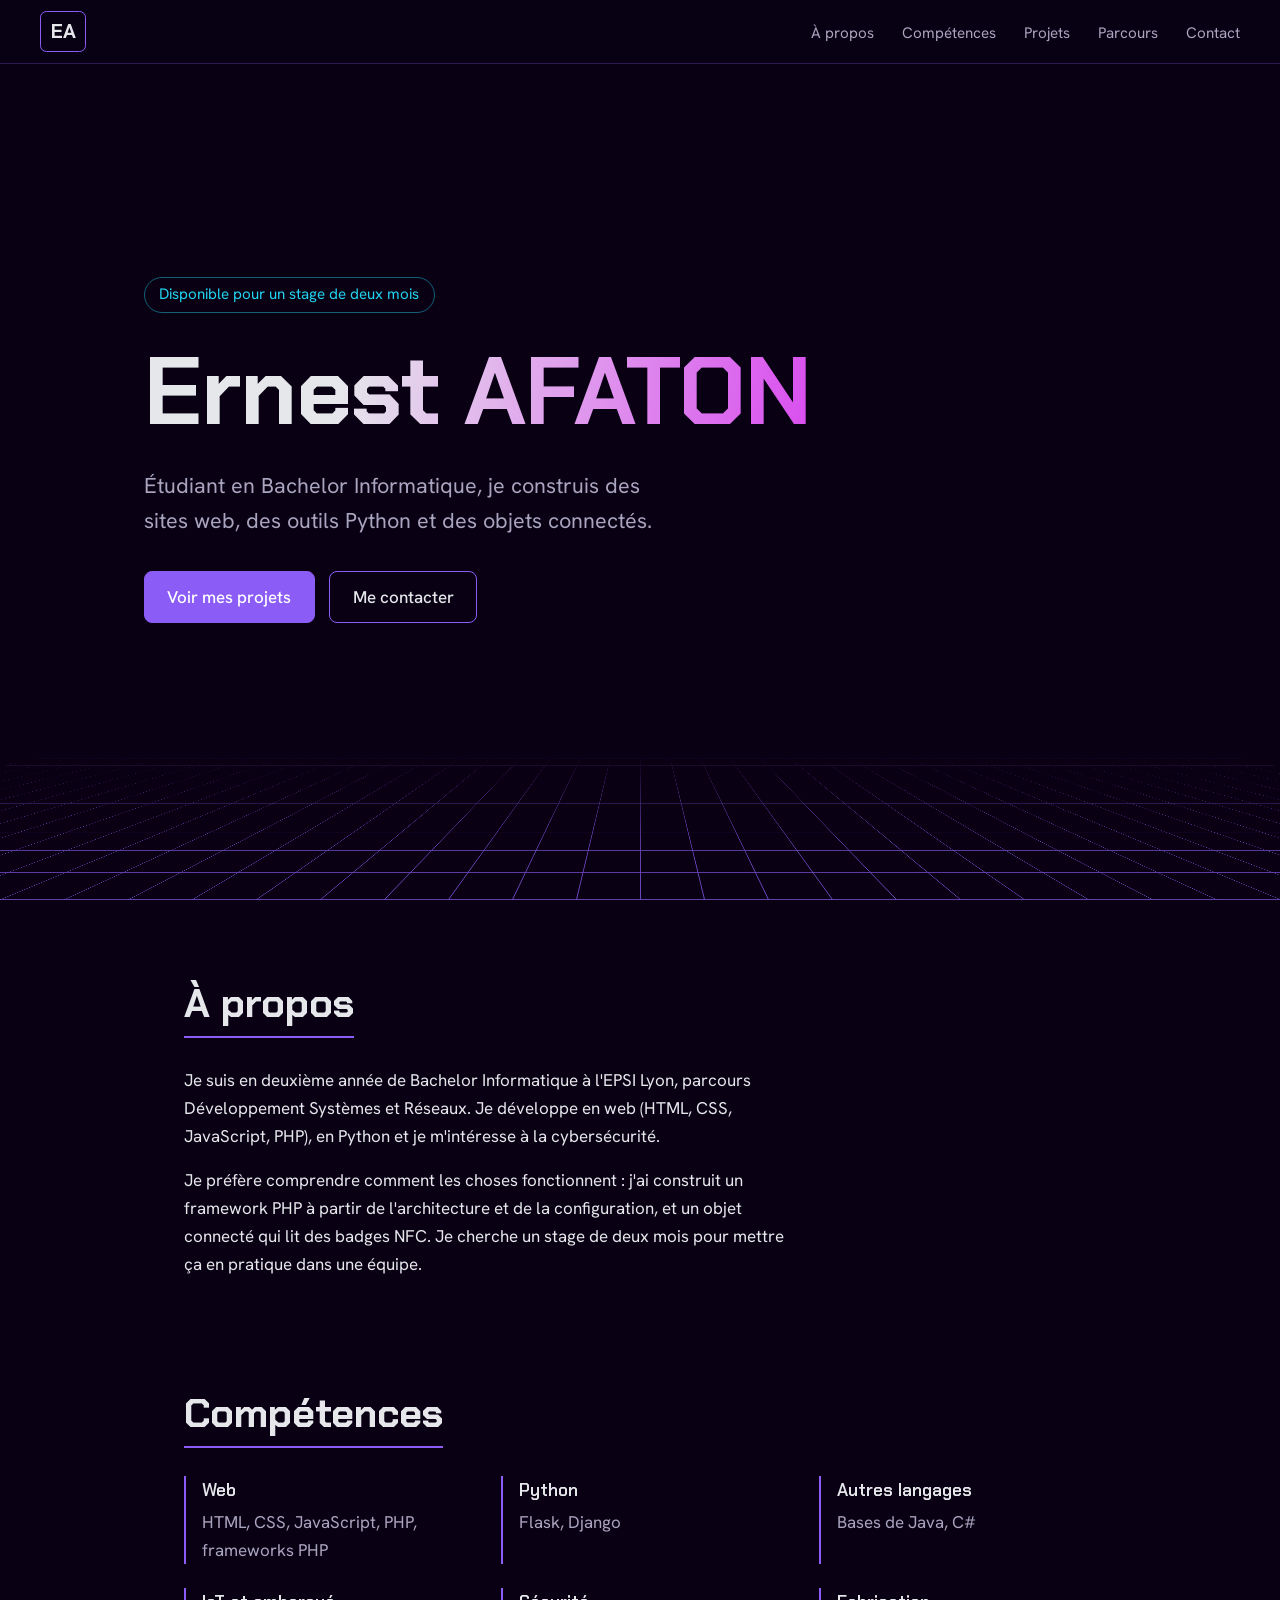
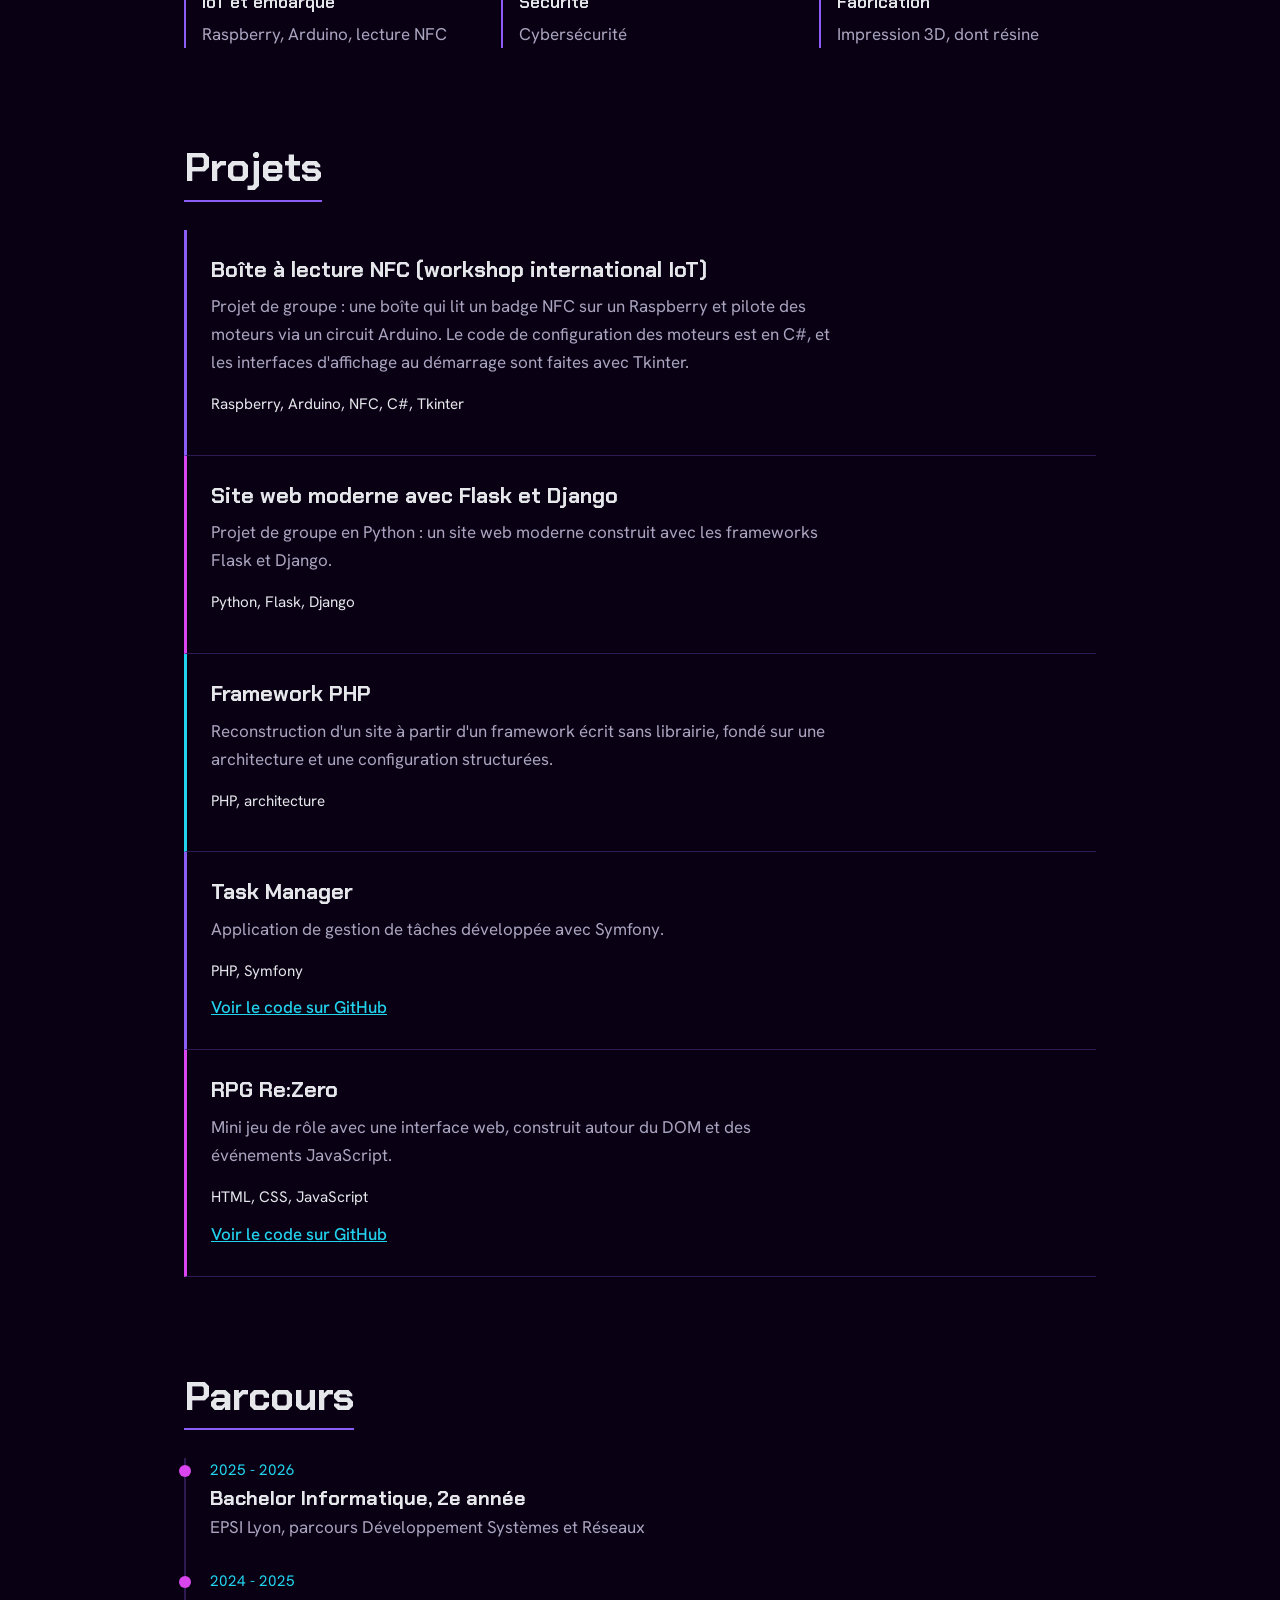
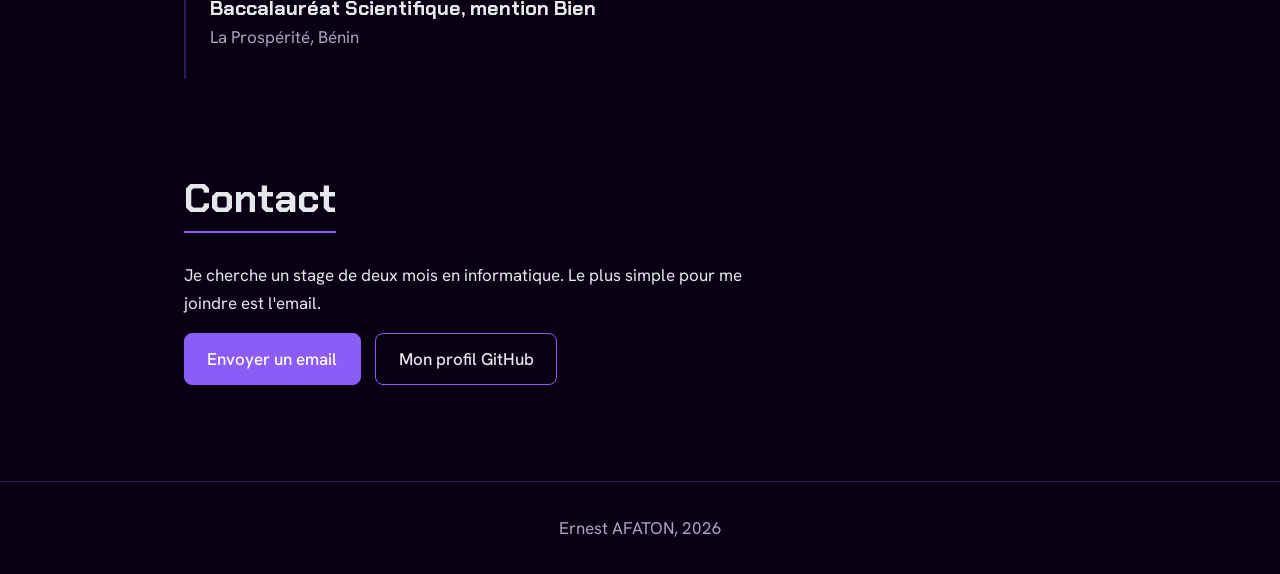
==== index.html @ 59dc4bd1 "First version of my PortFolio" ====
<!DOCTYPE html>
<!--
  PORTFOLIO D'ERNEST AFATON - version 1
  Site statique (HTML + CSS + JS), sans framework, prêt pour GitHub Pages.

  Références :
  - Structure HTML : https://developer.mozilla.org/fr/docs/Learn/HTML/Introduction_to_HTML/Document_and_website_structure
  - Éléments sémantiques (header, main, section...) : https://developer.mozilla.org/fr/docs/Glossary/Semantics#semantics_in_html
-->
<!-- L'attribut lang aide les lecteurs d'écran et les moteurs de recherche :
     https://developer.mozilla.org/fr/docs/Web/HTML/Global_attributes/lang -->
<html lang="fr">
<head>
  <meta charset="UTF-8">
  <!-- Rend le site adaptable au mobile :
       https://developer.mozilla.org/fr/docs/Web/HTML/Viewport_meta_tag -->
  <meta name="viewport" content="width=device-width, initial-scale=1">

  <title>Ernest AFATON - Développeur en formation</title>
  <!-- Description affichée dans les résultats de recherche :
       https://developer.mozilla.org/fr/docs/Web/HTML/Element/meta/name -->
  <meta name="description" content="Portfolio d'Ernest AFATON, étudiant en Bachelor Informatique à l'EPSI Lyon, développement web, Python, IoT et cybersécurité. Recherche un stage de deux mois.">
  <meta name="theme-color" content="#090014">

  <!-- Polices Google Fonts. preconnect accélère la connexion :
       https://developer.mozilla.org/fr/docs/Web/HTML/Attributes/rel/preconnect -->
  <link rel="preconnect" href="https://fonts.googleapis.com">
  <link rel="preconnect" href="https://fonts.gstatic.com" crossorigin>
  <link href="https://fonts.googleapis.com/css2?family=Chakra+Petch:wght@500;600;700&family=Hanken+Grotesk:wght@400;500;700&display=swap" rel="stylesheet">

  <link rel="stylesheet" href="style.css">
  <!-- defer : le script s'exécute après le chargement du HTML :
       https://developer.mozilla.org/fr/docs/Web/HTML/Element/script#defer -->
  <script src="script.js" defer></script>
</head>

<body>
  <!-- Lien d'évitement pour la navigation au clavier (accessibilité) :
       https://developer.mozilla.org/fr/docs/Web/Accessibility/Understanding_WCAG/Operable#2.4_navigable -->
  <a class="skip" href="#contenu">Aller au contenu</a>

  <header class="site-header">
    <a class="logo" href="#accueil" aria-label="Retour en haut de la page">EA</a>
    <nav aria-label="Navigation principale">
      <ul>
        <li><a href="#apropos">À propos</a></li>
        <li><a href="#competences">Compétences</a></li>
        <li><a href="#projets">Projets</a></li>
        <li><a href="#parcours">Parcours</a></li>
        <li><a href="#contact">Contact</a></li>
      </ul>
    </nav>
  </header>

  <main id="contenu">

    <!-- ============ ACCUEIL ============ -->
    <section class="hero" id="accueil">
      <div class="hero-grid" aria-hidden="true"></div>
      <div class="hero-inner">
        <p class="status">Disponible pour un stage de deux mois</p>
        <h1>Ernest AFATON</h1>
        <p class="hero-role">Étudiant en Bachelor Informatique, je construis des sites web, des outils Python et des objets connectés.</p>
        <div class="hero-actions">
          <a class="btn btn-primary" href="#projets">Voir mes projets</a>
          <a class="btn" href="#contact">Me contacter</a>
        </div>
      </div>
    </section>

    <!-- ============ À PROPOS ============ -->
    <section id="apropos" class="section">
      <h2>À propos</h2>
      <div class="prose">
        <p>Je suis en deuxième année de Bachelor Informatique à l'EPSI Lyon, parcours Développement Systèmes et Réseaux. Je développe en web (HTML, CSS, JavaScript, PHP), en Python et je m'intéresse à la cybersécurité.</p>
        <p>Je préfère comprendre comment les choses fonctionnent : j'ai construit un framework PHP à partir de l'architecture et de la configuration, et un objet connecté qui lit des badges NFC. Je cherche un stage de deux mois pour mettre ça en pratique dans une équipe.</p>
      </div>
    </section>

    <!-- ============ COMPÉTENCES ============ -->
    <section id="competences" class="section">
      <h2>Compétences</h2>
      <!-- Liste de définitions : https://developer.mozilla.org/fr/docs/Web/HTML/Element/dl -->
      <dl class="skills">
        <div>
          <dt>Web</dt>
          <dd>HTML, CSS, JavaScript, PHP, frameworks PHP</dd>
        </div>
        <div>
          <dt>Python</dt>
          <dd>Flask, Django</dd>
        </div>
        <div>
          <dt>Autres langages</dt>
          <dd>Bases de Java, C#</dd>
        </div>
        <div>
          <dt>IoT et embarqué</dt>
          <dd>Raspberry, Arduino, lecture NFC</dd>
        </div>
        <div>
          <dt>Sécurité</dt>
          <dd>Cybersécurité</dd>
        </div>
        <div>
          <dt>Fabrication</dt>
          <dd>Impression 3D, dont résine</dd>
        </div>
      </dl>
    </section>

    <!-- ============ PROJETS ============ -->
    <section id="projets" class="section">
      <h2>Projets</h2>
      <ul class="projects">

        <li class="project">
          <h3>Boîte à lecture NFC (workshop international IoT)</h3>
          <p>Projet de groupe : une boîte qui lit un badge NFC sur un Raspberry et pilote des moteurs via un circuit Arduino. Le code de configuration des moteurs est en C#, et les interfaces d'affichage au démarrage sont faites avec Tkinter.</p>
          <p class="tags">Raspberry, Arduino, NFC, C#, Tkinter</p>
        </li>

        <li class="project">
          <h3>Site web moderne avec Flask et Django</h3>
          <p>Projet de groupe en Python : un site web moderne construit avec les frameworks Flask et Django.</p>
          <p class="tags">Python, Flask, Django</p>
        </li>

        <li class="project">
          <h3>Framework PHP</h3>
          <p>Reconstruction d'un site à partir d'un framework écrit sans librairie, fondé sur une architecture et une configuration structurées.</p>
          <p class="tags">PHP, architecture</p>
        </li>

        <li class="project">
          <h3>Task Manager</h3>
          <p>Application de gestion de tâches développée avec Symfony.</p>
          <p class="tags">PHP, Symfony</p>
          <!-- rel="noopener" : bonne pratique pour les liens externes :
               https://developer.mozilla.org/fr/docs/Web/HTML/Attributes/rel/noopener -->
          <a class="project-link" href="https://github.com/ernestjesutinafaton-maker/Task_Manager" target="_blank" rel="noopener">Voir le code sur GitHub</a>
        </li>

        <li class="project">
          <h3>RPG Re:Zero</h3>
          <p>Mini jeu de rôle avec une interface web, construit autour du DOM et des événements JavaScript.</p>
          <p class="tags">HTML, CSS, JavaScript</p>
          <a class="project-link" href="https://github.com/ernestjesutinafaton-maker/RPG-REZERO" target="_blank" rel="noopener">Voir le code sur GitHub</a>
        </li>

      </ul>
    </section>

    <!-- ============ PARCOURS ============ -->
    <section id="parcours" class="section">
      <h2>Parcours</h2>
      <ol class="timeline">
        <li>
          <p class="when">2025 - 2026</p>
          <h3>Bachelor Informatique, 2e année</h3>
          <p>EPSI Lyon, parcours Développement Systèmes et Réseaux</p>
        </li>
        <li>
          <p class="when">2024 - 2025</p>
          <h3>Baccalauréat Scientifique, mention Bien</h3>
          <p>La Prospérité, Bénin</p>
        </li>
      </ol>
    </section>

    <!-- ============ CONTACT ============ -->
    <section id="contact" class="section">
      <h2>Contact</h2>
      <p class="prose">Je cherche un stage de deux mois en informatique. Le plus simple pour me joindre est l'email.</p>
      <div class="hero-actions">
        <!-- Lien mailto : https://developer.mozilla.org/fr/docs/Web/HTML/Attributes/href#mailto -->
        <a class="btn btn-primary" href="mailto:ernestjesutinafaton@gmail.com">Envoyer un email</a>
        <a class="btn" href="https://github.com/ernestjesutinafaton-maker" target="_blank" rel="noopener">Mon profil GitHub</a>
      </div>
    </section>

  </main>

  <footer class="site-footer">
    <!-- L'année est remplie par script.js -->
    <p>Ernest AFATON, <span id="annee">2026</span></p>
  </footer>
</body>
</html>
---- style.css ----
/*
  PORTFOLIO D'ERNEST AFATON - style.css

  Références principales :
  - Variables CSS (custom properties) : https://developer.mozilla.org/fr/docs/Web/CSS/Using_CSS_custom_properties
  - Flexbox : https://developer.mozilla.org/fr/docs/Learn/CSS/CSS_layout/Flexbox
  - Grid : https://developer.mozilla.org/fr/docs/Web/CSS/CSS_grid_layout
*/

/* ---------- 1. Variables : la palette du profil GitHub ---------- */
:root {
  --fond: #090014;          /* fond principal */
  --surface: #120726;       /* léger relief pour les zones secondaires */
  --texte: #e5e7eb;
  --texte-doux: #aaa5bf;    /* texte secondaire, contraste suffisant sur --fond */
  --violet: #8b5cf6;
  --magenta: #d946ef;
  --cyan: #22d3ee;
  --ligne: rgba(139, 92, 246, 0.28);

  --police-titre: "Chakra Petch", "Segoe UI", system-ui, sans-serif;
  --police-texte: "Hanken Grotesk", "Segoe UI", system-ui, sans-serif;

  --largeur: 62rem;         /* largeur max du contenu */
  --hauteur-header: 4rem;
}

/* ---------- 2. Base ---------- */
/* box-sizing : https://developer.mozilla.org/fr/docs/Web/CSS/box-sizing */
*, *::before, *::after { box-sizing: border-box; }

html {
  /* Défilement fluide vers les ancres (désactivé plus bas si l'utilisateur
     demande moins d'animations) :
     https://developer.mozilla.org/fr/docs/Web/CSS/scroll-behavior */
  scroll-behavior: smooth;
  /* Évite que le titre d'une section se cache derrière le header fixe :
     https://developer.mozilla.org/fr/docs/Web/CSS/scroll-padding-top */
  scroll-padding-top: var(--hauteur-header);
}

body {
  margin: 0;
  background: var(--fond);
  color: var(--texte);
  font-family: var(--police-texte);
  font-size: 1.0625rem;
  line-height: 1.65;
}

h1, h2, h3 {
  font-family: var(--police-titre);
  line-height: 1.15;
  margin: 0;
}

p { margin: 0 0 1rem; }

a { color: var(--cyan); }

/* Focus clavier bien visible :
   https://developer.mozilla.org/fr/docs/Web/CSS/:focus-visible */
:focus-visible {
  outline: 2px solid var(--cyan);
  outline-offset: 3px;
}

/* Lien d'évitement : caché hors écran tant qu'il n'est pas ciblé au clavier */
.skip {
  position: absolute;
  left: 1rem;
  top: -4rem;
  background: var(--cyan);
  color: var(--fond);
  padding: 0.5rem 1rem;
  border-radius: 0.4rem;
  z-index: 100;
}
.skip:focus { top: 0.75rem; }

/* ---------- 3. Header fixe ---------- */
.site-header {
  /* position: sticky : https://developer.mozilla.org/fr/docs/Web/CSS/position#sticky */
  position: sticky;
  top: 0;
  z-index: 50;
  height: var(--hauteur-header);
  display: flex;
  align-items: center;
  justify-content: space-between;
  gap: 1rem;
  padding: 0 clamp(1rem, 4vw, 2.5rem);
  background: rgba(9, 0, 20, 0.82);
  /* backdrop-filter : https://developer.mozilla.org/fr/docs/Web/CSS/backdrop-filter */
  backdrop-filter: blur(10px);
  border-bottom: 1px solid var(--ligne);
}

.logo {
  font-family: var(--police-titre);
  font-weight: 700;
  font-size: 1.25rem;
  color: var(--texte);
  text-decoration: none;
  padding: 0.2rem 0.6rem;
  border: 1px solid var(--violet);
  border-radius: 0.4rem;
}

.site-header nav { min-width: 0; }  /* permet au menu de rétrécir dans le flex et de défiler */

.site-header ul {
  display: flex;
  gap: clamp(0.75rem, 2.5vw, 1.75rem);
  list-style: none;
  margin: 0;
  padding: 0;
  /* Sur petit écran, le menu défile horizontalement au lieu de casser la mise en page */
  overflow-x: auto;
}

.site-header nav a {
  color: var(--texte-doux);
  text-decoration: none;
  font-size: 0.95rem;
  white-space: nowrap;
  padding: 0.35rem 0;
  border-bottom: 2px solid transparent;
}

.site-header nav a:hover,
.site-header nav a.actif {   /* .actif est ajouté par script.js */
  color: var(--texte);
  border-bottom-color: var(--magenta);
}

/* ---------- 4. Accueil (hero) ---------- */
.hero {
  position: relative;
  overflow: hidden;
  min-height: calc(100svh - var(--hauteur-header));
  display: flex;
  align-items: center;
  padding: 4rem clamp(1rem, 4vw, 2.5rem) 8rem;
}

/* Élément mémorable : un sol en grille néon en perspective, qui avance lentement.
   - repeating-linear-gradient : https://developer.mozilla.org/fr/docs/Web/CSS/gradient/repeating-linear-gradient
   - transform: perspective + rotateX : https://developer.mozilla.org/fr/docs/Web/CSS/transform-function/perspective
   - mask-image (fondu vers le haut) : https://developer.mozilla.org/fr/docs/Web/CSS/mask-image */
.hero-grid {
  position: absolute;
  left: -50%;
  right: -50%;
  bottom: 0;
  height: 85%;
  background-image:
    repeating-linear-gradient(90deg, var(--violet) 0 1px, transparent 1px 64px),
    repeating-linear-gradient(0deg, var(--violet) 0 1px, transparent 1px 64px);
  opacity: 0.75;
  transform: perspective(500px) rotateX(62deg);
  transform-origin: bottom;
  -webkit-mask-image: linear-gradient(to top, #000 15%, transparent 95%);
          mask-image: linear-gradient(to top, #000 15%, transparent 95%);
  animation: avance 6s linear infinite;
}

/* @keyframes : https://developer.mozilla.org/fr/docs/Web/CSS/@keyframes
   La grille se décale d'exactement une case (64px) pour une boucle sans saut. */
@keyframes avance {
  to { background-position: 0 64px, 0 64px; }
}

.hero-inner {
  position: relative;      /* passe au-dessus de la grille */
  width: 100%;
  max-width: var(--largeur);
  margin: 0 auto;
}

.status {
  display: inline-block;
  margin-bottom: 1.5rem;
  padding: 0.3rem 0.9rem;
  font-size: 0.95rem;
  color: var(--cyan);
  border: 1px solid rgba(34, 211, 238, 0.45);
  border-radius: 999px;
}

.hero h1 {
  font-size: clamp(2.8rem, 9vw, 6rem);
  font-weight: 700;
  letter-spacing: -0.01em;
  /* Dégradé dans le texte :
     https://developer.mozilla.org/fr/docs/Web/CSS/background-clip#text */
  background: linear-gradient(100deg, var(--texte) 20%, var(--magenta) 70%, var(--violet));
  -webkit-background-clip: text;
          background-clip: text;
  color: transparent;
}

.hero-role {
  max-width: 34rem;
  margin: 1.25rem 0 2rem;
  font-size: clamp(1.1rem, 2.4vw, 1.35rem);
  color: var(--texte-doux);
}

.hero-actions {
  display: flex;
  flex-wrap: wrap;
  gap: 0.9rem;
}

/* ---------- 5. Boutons ---------- */
.btn {
  display: inline-block;
  padding: 0.7rem 1.4rem;
  border: 1px solid var(--violet);
  border-radius: 0.5rem;
  color: var(--texte);
  text-decoration: none;
  font-weight: 500;
  transition: background-color 0.2s, border-color 0.2s;
}
.btn:hover { background: rgba(139, 92, 246, 0.18); border-color: var(--magenta); }

.btn-primary { background: var(--violet); border-color: var(--violet); color: #fff; }
.btn-primary:hover { background: var(--magenta); border-color: var(--magenta); }

/* ---------- 6. Sections ---------- */
.section {
  max-width: var(--largeur);
  margin: 0 auto;
  padding: 5rem clamp(1rem, 4vw, 2.5rem) 1rem;
}

.section h2 {
  font-size: clamp(1.8rem, 4vw, 2.5rem);
  margin-bottom: 1.75rem;
  /* Petit trait de couleur sous le titre */
  padding-bottom: 0.6rem;
  border-bottom: 2px solid var(--violet);
  display: inline-block;
}

/* Longueur de ligne limitée (< 80 caractères) pour la lisibilité :
   https://developer.mozilla.org/fr/docs/Web/CSS/length#ch */
.prose { max-width: 60ch; }

/* ---------- 7. Compétences ---------- */
.skills {
  margin: 0;
  display: grid;
  /* auto-fit + minmax : colonnes qui s'adaptent à la largeur :
     https://developer.mozilla.org/fr/docs/Web/CSS/CSS_grid_layout/Realizing_common_layouts_using_grid_layout */
  grid-template-columns: repeat(auto-fit, minmax(16rem, 1fr));
  gap: 1.5rem 2.5rem;
}
.skills div { border-left: 2px solid var(--violet); padding-left: 1rem; }
.skills dt { font-family: var(--police-titre); font-weight: 600; font-size: 1.1rem; }
.skills dd { margin: 0.2rem 0 0; color: var(--texte-doux); }

/* ---------- 8. Projets ---------- */
.projects { list-style: none; margin: 0; padding: 0; }

.project {
  padding: 1.75rem 0 1.75rem 1.5rem;
  border-left: 3px solid var(--violet);
  border-bottom: 1px solid var(--ligne);
}
/* :nth-child : alterne les couleurs du filet pour rythmer la liste :
   https://developer.mozilla.org/fr/docs/Web/CSS/:nth-child */
.project:nth-child(3n + 2) { border-left-color: var(--magenta); }
.project:nth-child(3n + 3) { border-left-color: var(--cyan); }

.project h3 { font-size: 1.35rem; margin-bottom: 0.6rem; }
.project p { max-width: 62ch; color: var(--texte-doux); }
.project .tags { color: var(--texte); font-size: 0.95rem; margin-bottom: 0.6rem; }
.project-link { font-weight: 500; }

/* ---------- 9. Parcours (vraie suite chronologique) ---------- */
.timeline { list-style: none; margin: 0; padding: 0; }
.timeline li { padding: 0 0 1.75rem 1.5rem; border-left: 2px solid var(--ligne); position: relative; }
.timeline li::before {  /* point sur la ligne */
  content: "";
  position: absolute;
  left: -7px;
  top: 0.45rem;
  width: 12px;
  height: 12px;
  border-radius: 50%;
  background: var(--magenta);
}
.timeline .when { margin: 0; color: var(--cyan); font-size: 0.95rem; }
.timeline h3 { font-size: 1.25rem; margin: 0.2rem 0; }
.timeline li p:last-child { margin: 0; color: var(--texte-doux); }

/* ---------- 10. Pied de page ---------- */
.site-footer {
  margin-top: 5rem;
  padding: 2rem 1rem;
  text-align: center;
  color: var(--texte-doux);
  border-top: 1px solid var(--ligne);
}
.site-footer p { margin: 0; }

/* ---------- 11. Accessibilité : moins d'animations ----------
   https://developer.mozilla.org/fr/docs/Web/CSS/@media/prefers-reduced-motion */
@media (prefers-reduced-motion: reduce) {
  html { scroll-behavior: auto; }
  .hero-grid { animation: none; }
  .btn { transition: none; }
}
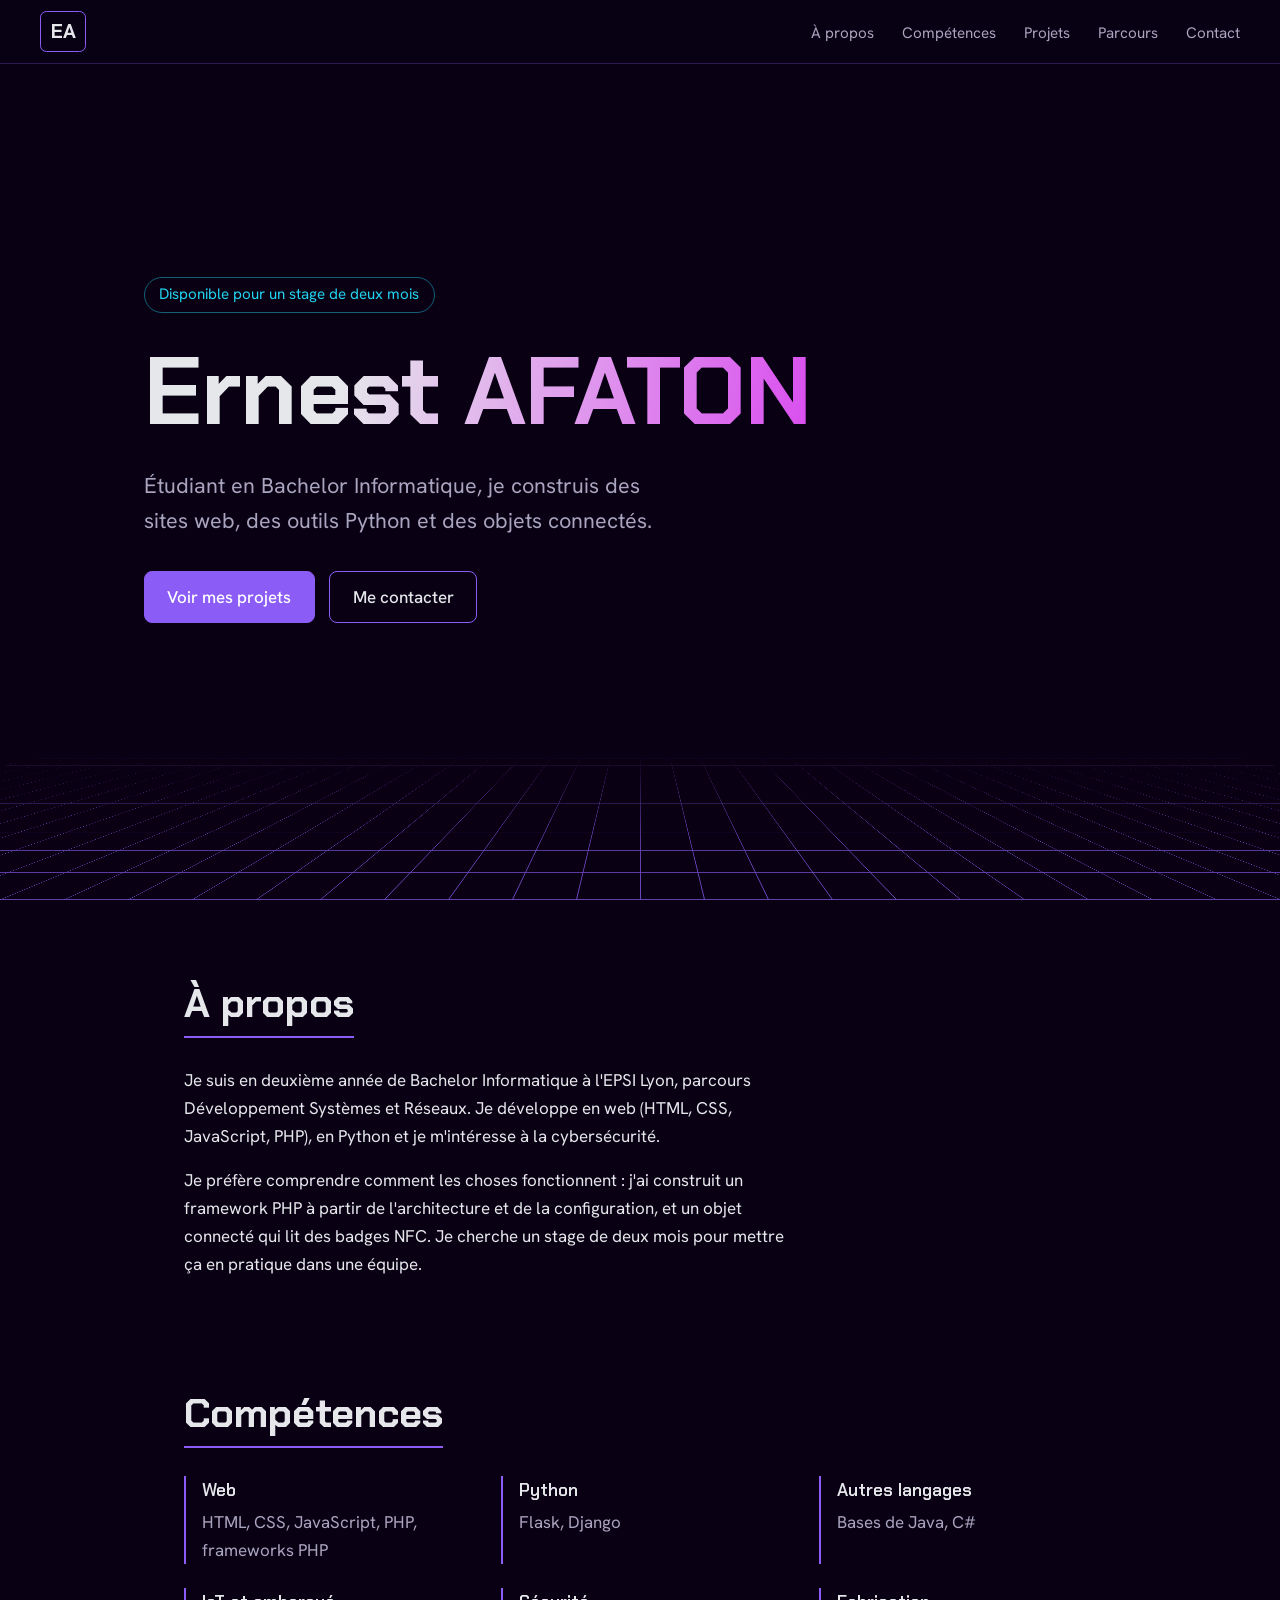
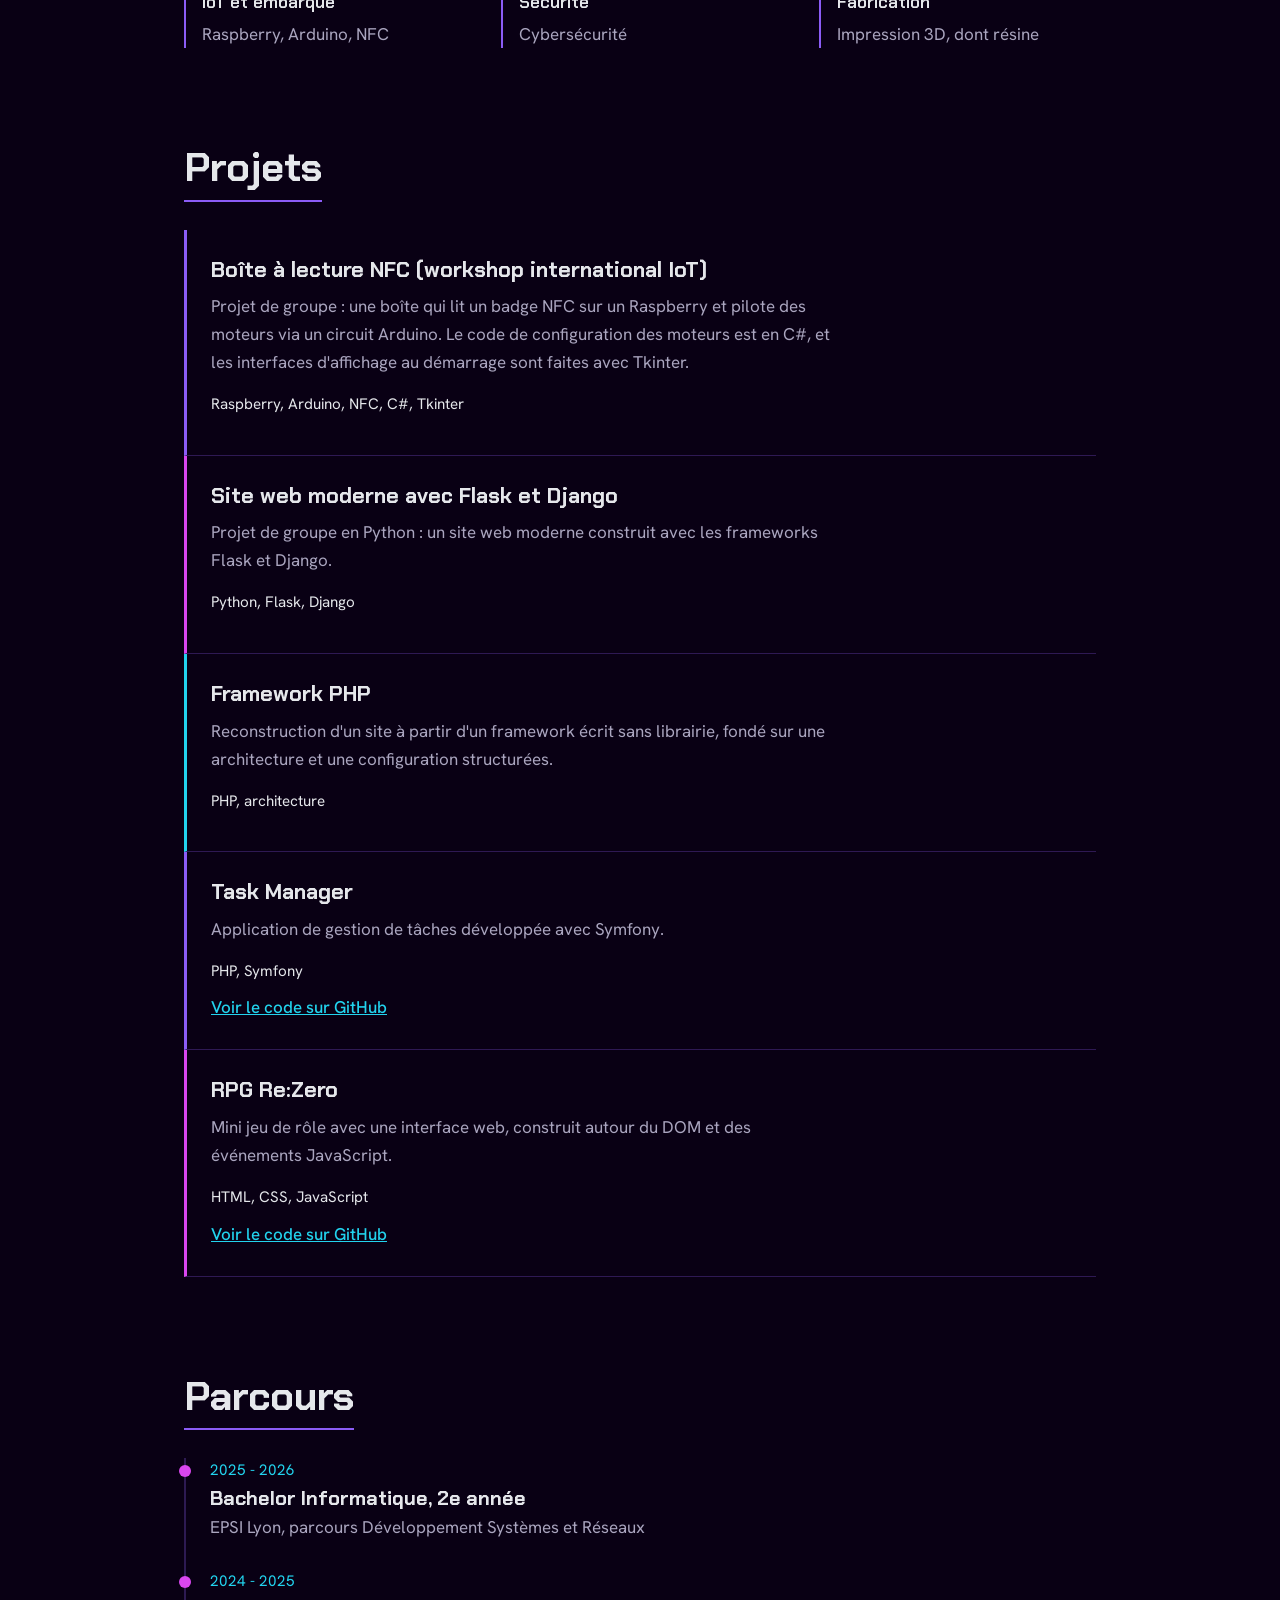
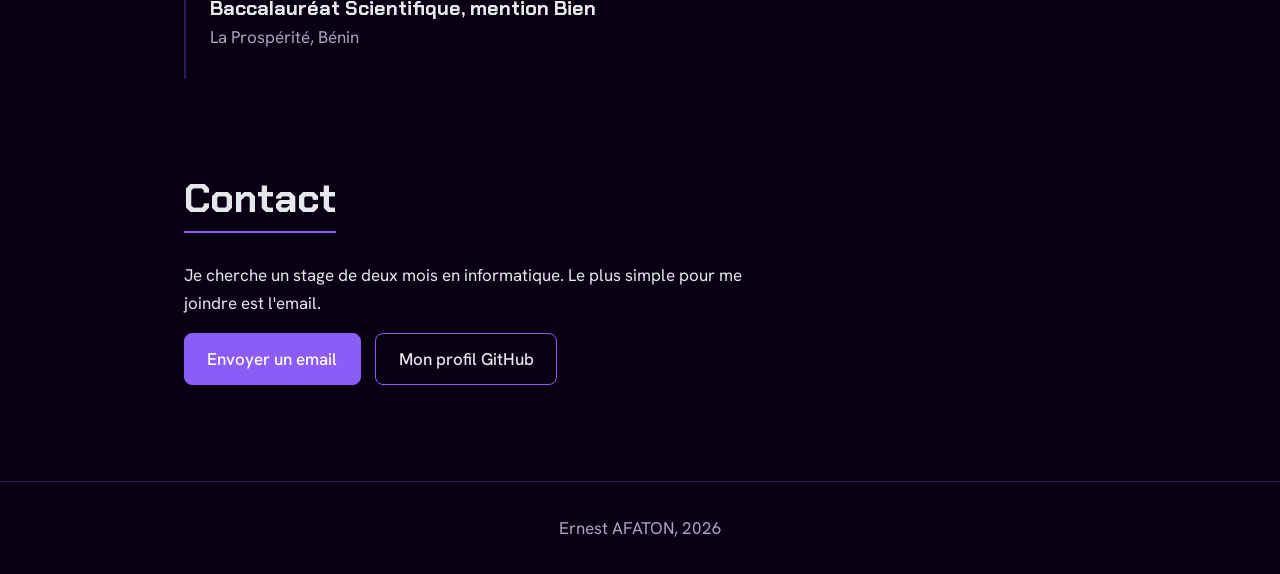
==== commit ed1e4628: "First version of my PortFolio" ====
--- a/index.html
+++ b/index.html
@@ -96,7 +96,7 @@
         </div>
         <div>
           <dt>IoT et embarqué</dt>
-          <dd>Raspberry, Arduino, lecture NFC</dd>
+          <dd>Raspberry, Arduino, NFC</dd>
         </div>
         <div>
           <dt>Sécurité</dt>
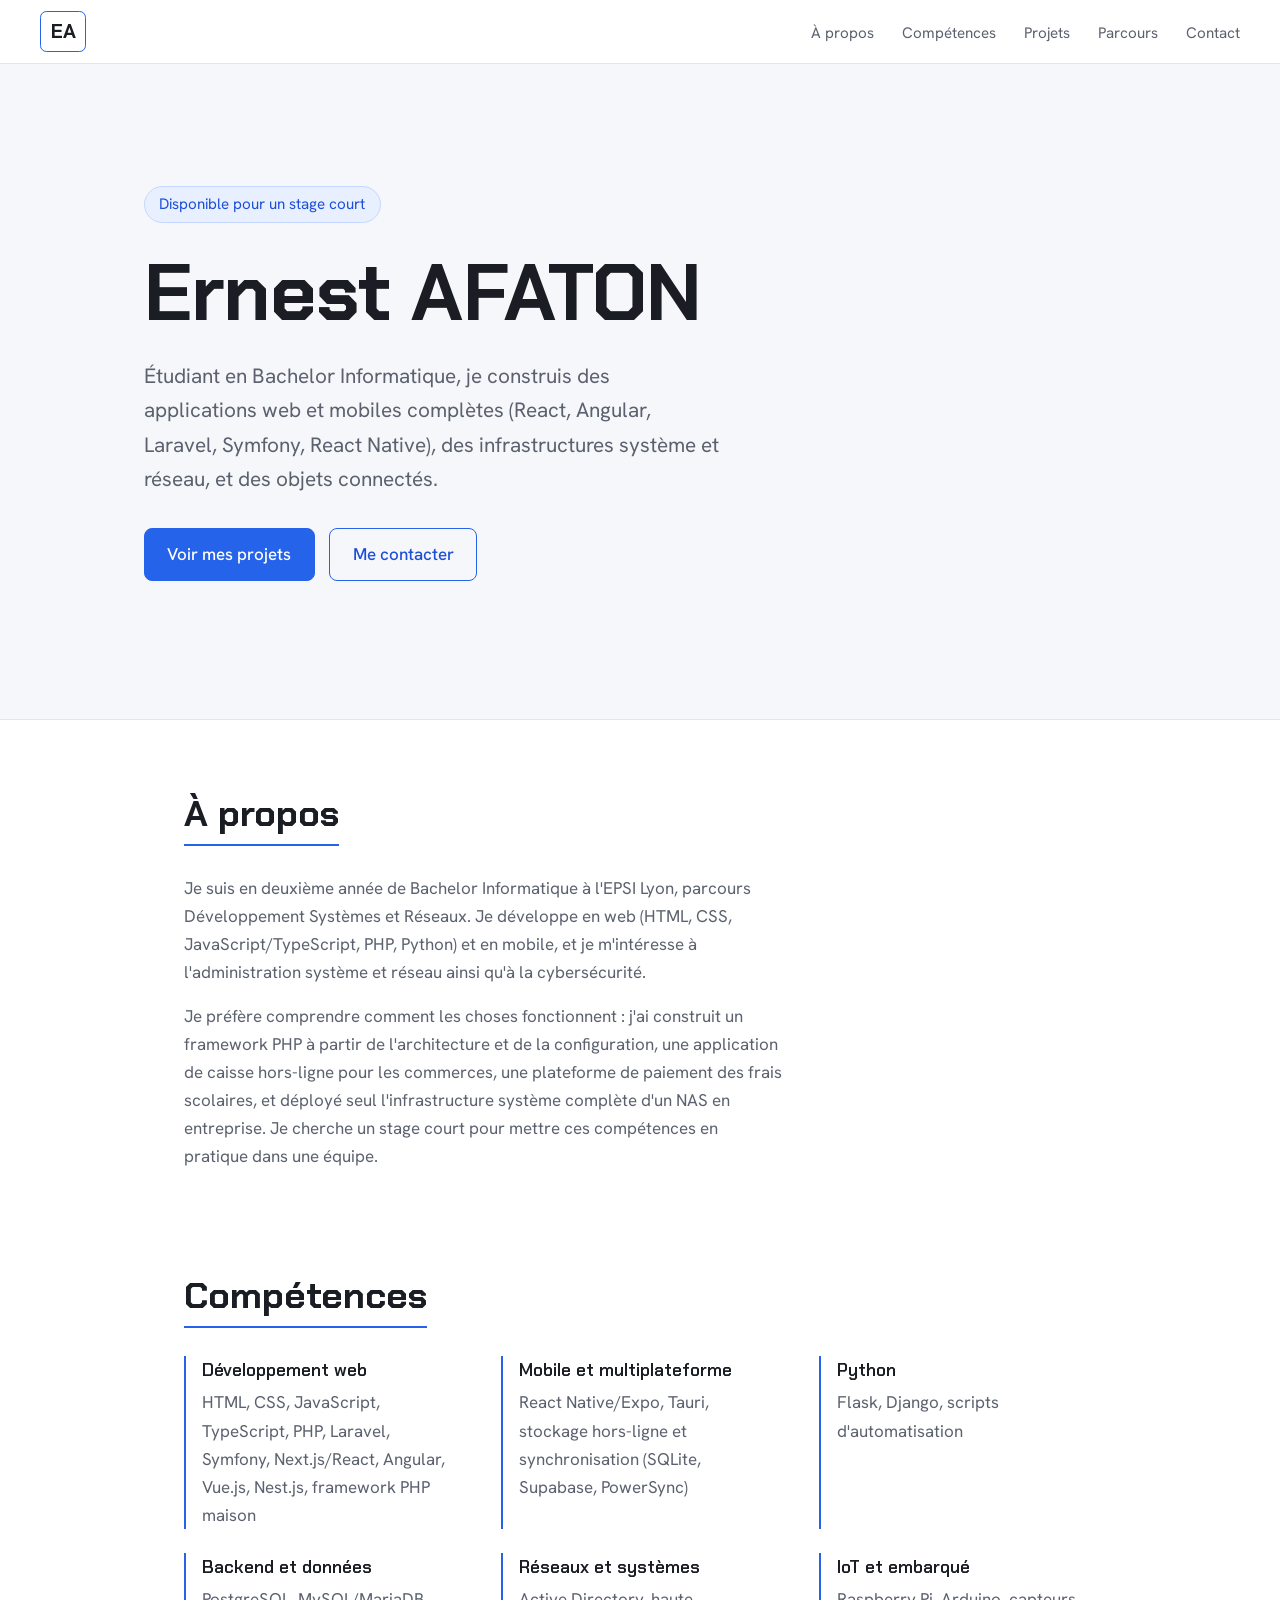
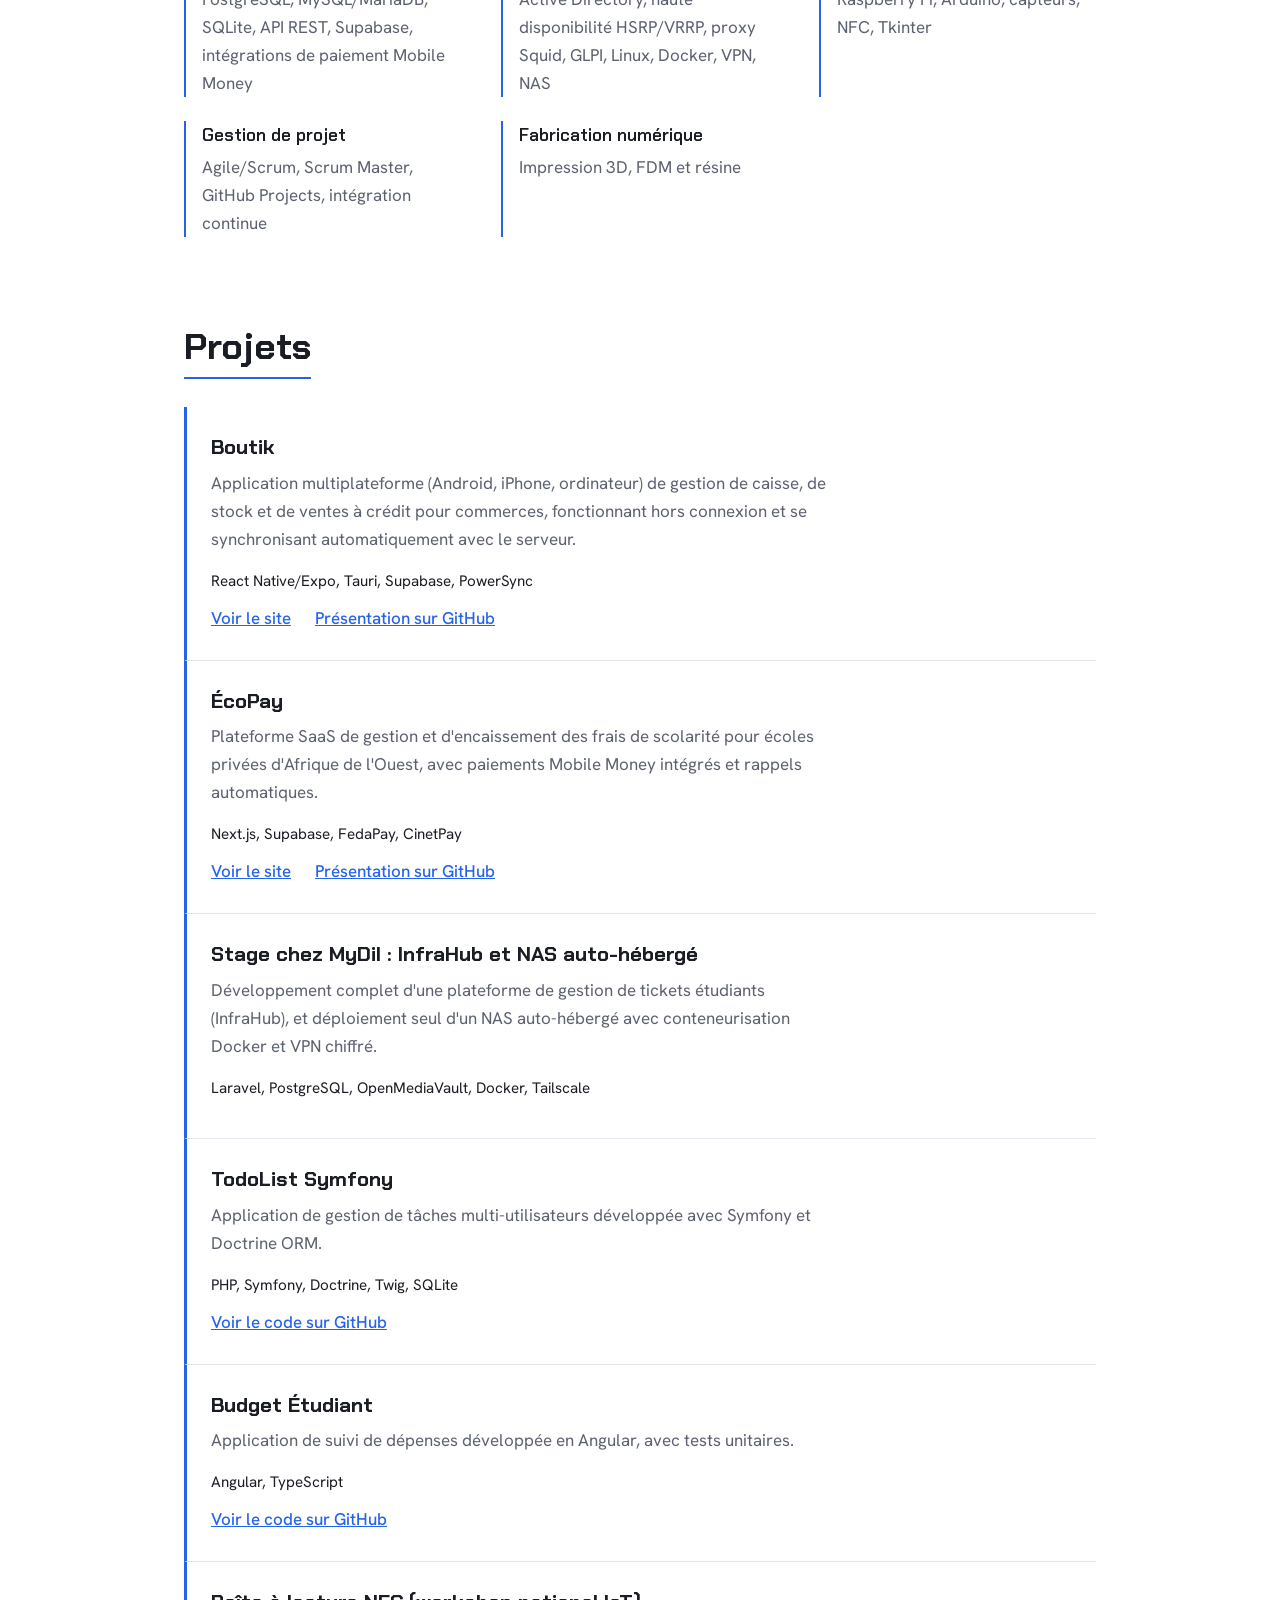
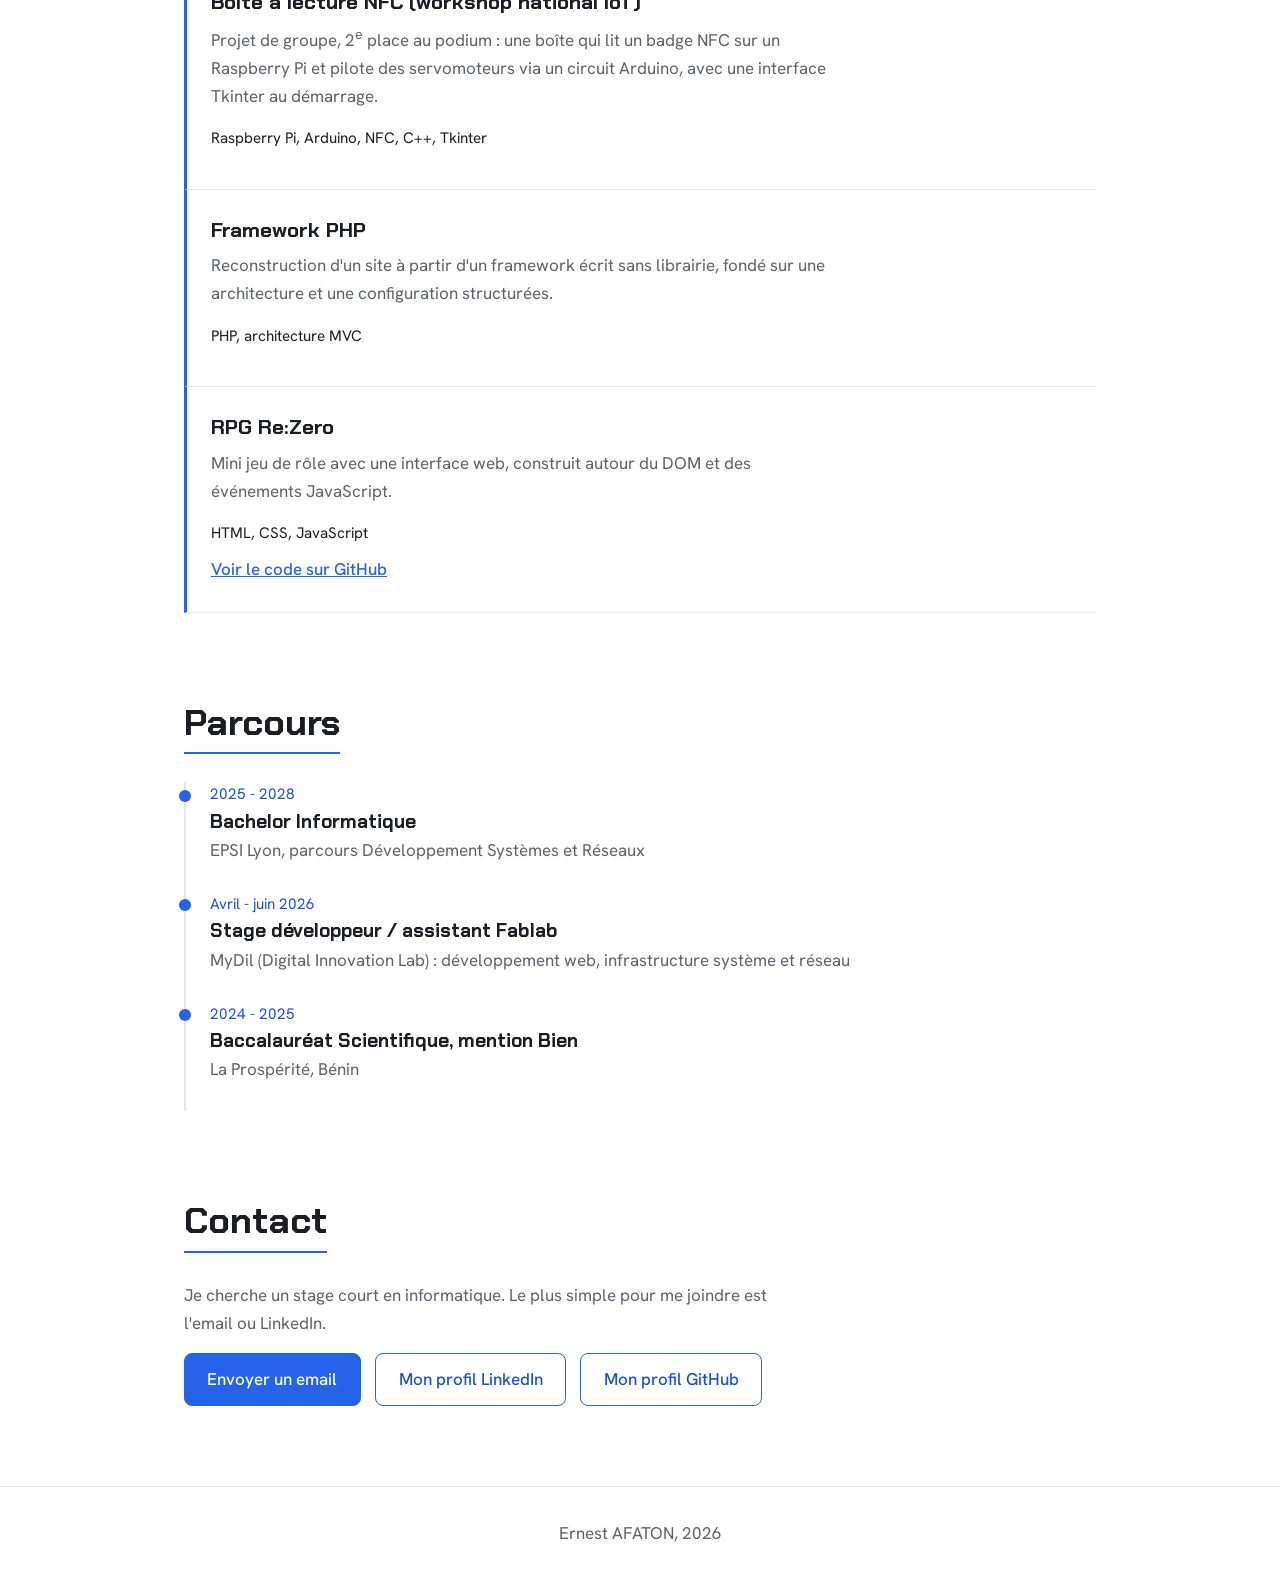
==== commit f7f873ea: "Refonte du portfolio : theme clair et mise a jour des projets/competences" ====
--- a/index.html
+++ b/index.html
@@ -1,6 +1,6 @@
 <!DOCTYPE html>
 <!--
-  PORTFOLIO D'ERNEST AFATON - version 1
+  PORTFOLIO D'ERNEST AFATON - version 2
   Site statique (HTML + CSS + JS), sans framework, prêt pour GitHub Pages.
 
   Références :
@@ -19,8 +19,8 @@
   <title>Ernest AFATON - Développeur en formation</title>
   <!-- Description affichée dans les résultats de recherche :
        https://developer.mozilla.org/fr/docs/Web/HTML/Element/meta/name -->
-  <meta name="description" content="Portfolio d'Ernest AFATON, étudiant en Bachelor Informatique à l'EPSI Lyon, développement web, Python, IoT et cybersécurité. Recherche un stage de deux mois.">
-  <meta name="theme-color" content="#090014">
+  <meta name="description" content="Portfolio d'Ernest AFATON, étudiant en Bachelor Informatique à l'EPSI Lyon : développement web et mobile, Python, réseaux et IoT. Recherche un stage court.">
+  <meta name="theme-color" content="#ffffff">
 
   <!-- Polices Google Fonts. preconnect accélère la connexion :
        https://developer.mozilla.org/fr/docs/Web/HTML/Attributes/rel/preconnect -->
@@ -56,11 +56,10 @@
 
     <!-- ============ ACCUEIL ============ -->
     <section class="hero" id="accueil">
-      <div class="hero-grid" aria-hidden="true"></div>
       <div class="hero-inner">
-        <p class="status">Disponible pour un stage de deux mois</p>
+        <p class="status">Disponible pour un stage court</p>
         <h1>Ernest AFATON</h1>
-        <p class="hero-role">Étudiant en Bachelor Informatique, je construis des sites web, des outils Python et des objets connectés.</p>
+        <p class="hero-role">Étudiant en Bachelor Informatique, je construis des applications web et mobiles complètes (React, Angular, Laravel, Symfony, React Native), des infrastructures système et réseau, et des objets connectés.</p>
         <div class="hero-actions">
           <a class="btn btn-primary" href="#projets">Voir mes projets</a>
           <a class="btn" href="#contact">Me contacter</a>
@@ -72,8 +71,8 @@
     <section id="apropos" class="section">
       <h2>À propos</h2>
       <div class="prose">
-        <p>Je suis en deuxième année de Bachelor Informatique à l'EPSI Lyon, parcours Développement Systèmes et Réseaux. Je développe en web (HTML, CSS, JavaScript, PHP), en Python et je m'intéresse à la cybersécurité.</p>
-        <p>Je préfère comprendre comment les choses fonctionnent : j'ai construit un framework PHP à partir de l'architecture et de la configuration, et un objet connecté qui lit des badges NFC. Je cherche un stage de deux mois pour mettre ça en pratique dans une équipe.</p>
+        <p>Je suis en deuxième année de Bachelor Informatique à l'EPSI Lyon, parcours Développement Systèmes et Réseaux. Je développe en web (HTML, CSS, JavaScript/TypeScript, PHP, Python) et en mobile, et je m'intéresse à l'administration système et réseau ainsi qu'à la cybersécurité.</p>
+        <p>Je préfère comprendre comment les choses fonctionnent : j'ai construit un framework PHP à partir de l'architecture et de la configuration, une application de caisse hors-ligne pour les commerces, une plateforme de paiement des frais scolaires, et déployé seul l'infrastructure système complète d'un NAS en entreprise. Je cherche un stage court pour mettre ces compétences en pratique dans une équipe.</p>
       </div>
     </section>
 
@@ -83,28 +82,36 @@
       <!-- Liste de définitions : https://developer.mozilla.org/fr/docs/Web/HTML/Element/dl -->
       <dl class="skills">
         <div>
-          <dt>Web</dt>
-          <dd>HTML, CSS, JavaScript, PHP, frameworks PHP</dd>
+          <dt>Développement web</dt>
+          <dd>HTML, CSS, JavaScript, TypeScript, PHP, Laravel, Symfony, Next.js/React, Angular, Vue.js, Nest.js, framework PHP maison</dd>
+        </div>
+        <div>
+          <dt>Mobile et multiplateforme</dt>
+          <dd>React Native/Expo, Tauri, stockage hors-ligne et synchronisation (SQLite, Supabase, PowerSync)</dd>
         </div>
         <div>
           <dt>Python</dt>
-          <dd>Flask, Django</dd>
-        </div>
-        <div>
-          <dt>Autres langages</dt>
-          <dd>Bases de Java, C#</dd>
+          <dd>Flask, Django, scripts d'automatisation</dd>
+        </div>
+        <div>
+          <dt>Backend et données</dt>
+          <dd>PostgreSQL, MySQL/MariaDB, SQLite, API REST, Supabase, intégrations de paiement Mobile Money</dd>
+        </div>
+        <div>
+          <dt>Réseaux et systèmes</dt>
+          <dd>Active Directory, haute disponibilité HSRP/VRRP, proxy Squid, GLPI, Linux, Docker, VPN, NAS</dd>
         </div>
         <div>
           <dt>IoT et embarqué</dt>
-          <dd>Raspberry, Arduino, NFC</dd>
-        </div>
-        <div>
-          <dt>Sécurité</dt>
-          <dd>Cybersécurité</dd>
-        </div>
-        <div>
-          <dt>Fabrication</dt>
-          <dd>Impression 3D, dont résine</dd>
+          <dd>Raspberry Pi, Arduino, capteurs, NFC, Tkinter</dd>
+        </div>
+        <div>
+          <dt>Gestion de projet</dt>
+          <dd>Agile/Scrum, Scrum Master, GitHub Projects, intégration continue</dd>
+        </div>
+        <div>
+          <dt>Fabrication numérique</dt>
+          <dd>Impression 3D, FDM et résine</dd>
         </div>
       </dl>
     </section>
@@ -115,30 +122,51 @@
       <ul class="projects">
 
         <li class="project">
-          <h3>Boîte à lecture NFC (workshop international IoT)</h3>
-          <p>Projet de groupe : une boîte qui lit un badge NFC sur un Raspberry et pilote des moteurs via un circuit Arduino. Le code de configuration des moteurs est en C#, et les interfaces d'affichage au démarrage sont faites avec Tkinter.</p>
-          <p class="tags">Raspberry, Arduino, NFC, C#, Tkinter</p>
-        </li>
-
-        <li class="project">
-          <h3>Site web moderne avec Flask et Django</h3>
-          <p>Projet de groupe en Python : un site web moderne construit avec les frameworks Flask et Django.</p>
-          <p class="tags">Python, Flask, Django</p>
+          <h3>Boutik</h3>
+          <p>Application multiplateforme (Android, iPhone, ordinateur) de gestion de caisse, de stock et de ventes à crédit pour commerces, fonctionnant hors connexion et se synchronisant automatiquement avec le serveur.</p>
+          <p class="tags">React Native/Expo, Tauri, Supabase, PowerSync</p>
+          <a class="project-link" href="https://boutik-services.vercel.app" target="_blank" rel="noopener">Voir le site</a>
+          <a class="project-link" href="https://github.com/ernestjesutinafaton-maker/Boutik-presentation" target="_blank" rel="noopener">Présentation sur GitHub</a>
+        </li>
+
+        <li class="project">
+          <h3>ÉcoPay</h3>
+          <p>Plateforme SaaS de gestion et d'encaissement des frais de scolarité pour écoles privées d'Afrique de l'Ouest, avec paiements Mobile Money intégrés et rappels automatiques.</p>
+          <p class="tags">Next.js, Supabase, FedaPay, CinetPay</p>
+          <a class="project-link" href="https://ecopay-services.vercel.app" target="_blank" rel="noopener">Voir le site</a>
+          <a class="project-link" href="https://github.com/ernestjesutinafaton-maker/EcoPay-presentation" target="_blank" rel="noopener">Présentation sur GitHub</a>
+        </li>
+
+        <li class="project">
+          <h3>Stage chez MyDil : InfraHub et NAS auto-hébergé</h3>
+          <p>Développement complet d'une plateforme de gestion de tickets étudiants (InfraHub), et déploiement seul d'un NAS auto-hébergé avec conteneurisation Docker et VPN chiffré.</p>
+          <p class="tags">Laravel, PostgreSQL, OpenMediaVault, Docker, Tailscale</p>
+        </li>
+
+        <li class="project">
+          <h3>TodoList Symfony</h3>
+          <p>Application de gestion de tâches multi-utilisateurs développée avec Symfony et Doctrine ORM.</p>
+          <p class="tags">PHP, Symfony, Doctrine, Twig, SQLite</p>
+          <a class="project-link" href="https://github.com/ernestjesutinafaton-maker/Task_Manager" target="_blank" rel="noopener">Voir le code sur GitHub</a>
+        </li>
+
+        <li class="project">
+          <h3>Budget Étudiant</h3>
+          <p>Application de suivi de dépenses développée en Angular, avec tests unitaires.</p>
+          <p class="tags">Angular, TypeScript</p>
+          <a class="project-link" href="https://github.com/ernestjesutinafaton-maker/Budget-Etu" target="_blank" rel="noopener">Voir le code sur GitHub</a>
+        </li>
+
+        <li class="project">
+          <h3>Boîte à lecture NFC (workshop national IoT)</h3>
+          <p>Projet de groupe, 2<sup>e</sup> place au podium : une boîte qui lit un badge NFC sur un Raspberry Pi et pilote des servomoteurs via un circuit Arduino, avec une interface Tkinter au démarrage.</p>
+          <p class="tags">Raspberry Pi, Arduino, NFC, C++, Tkinter</p>
         </li>
 
         <li class="project">
           <h3>Framework PHP</h3>
           <p>Reconstruction d'un site à partir d'un framework écrit sans librairie, fondé sur une architecture et une configuration structurées.</p>
-          <p class="tags">PHP, architecture</p>
-        </li>
-
-        <li class="project">
-          <h3>Task Manager</h3>
-          <p>Application de gestion de tâches développée avec Symfony.</p>
-          <p class="tags">PHP, Symfony</p>
-          <!-- rel="noopener" : bonne pratique pour les liens externes :
-               https://developer.mozilla.org/fr/docs/Web/HTML/Attributes/rel/noopener -->
-          <a class="project-link" href="https://github.com/ernestjesutinafaton-maker/Task_Manager" target="_blank" rel="noopener">Voir le code sur GitHub</a>
+          <p class="tags">PHP, architecture MVC</p>
         </li>
 
         <li class="project">
@@ -156,9 +184,14 @@
       <h2>Parcours</h2>
       <ol class="timeline">
         <li>
-          <p class="when">2025 - 2026</p>
-          <h3>Bachelor Informatique, 2e année</h3>
+          <p class="when">2025 - 2028</p>
+          <h3>Bachelor Informatique</h3>
           <p>EPSI Lyon, parcours Développement Systèmes et Réseaux</p>
+        </li>
+        <li>
+          <p class="when">Avril - juin 2026</p>
+          <h3>Stage développeur / assistant Fablab</h3>
+          <p>MyDil (Digital Innovation Lab) : développement web, infrastructure système et réseau</p>
         </li>
         <li>
           <p class="when">2024 - 2025</p>
@@ -171,10 +204,11 @@
     <!-- ============ CONTACT ============ -->
     <section id="contact" class="section">
       <h2>Contact</h2>
-      <p class="prose">Je cherche un stage de deux mois en informatique. Le plus simple pour me joindre est l'email.</p>
+      <p class="prose">Je cherche un stage court en informatique. Le plus simple pour me joindre est l'email ou LinkedIn.</p>
       <div class="hero-actions">
         <!-- Lien mailto : https://developer.mozilla.org/fr/docs/Web/HTML/Attributes/href#mailto -->
         <a class="btn btn-primary" href="mailto:ernestjesutinafaton@gmail.com">Envoyer un email</a>
+        <a class="btn" href="https://linkedin.com/in/ernest-afaton-1280a4361/" target="_blank" rel="noopener">Mon profil LinkedIn</a>
         <a class="btn" href="https://github.com/ernestjesutinafaton-maker" target="_blank" rel="noopener">Mon profil GitHub</a>
       </div>
     </section>
--- a/style.css
+++ b/style.css
@@ -1,5 +1,6 @@
 /*
   PORTFOLIO D'ERNEST AFATON - style.css
+  Thème clair et simple.
 
   Références principales :
   - Variables CSS (custom properties) : https://developer.mozilla.org/fr/docs/Web/CSS/Using_CSS_custom_properties
@@ -7,16 +8,15 @@
   - Grid : https://developer.mozilla.org/fr/docs/Web/CSS/CSS_grid_layout
 */
 
-/* ---------- 1. Variables : la palette du profil GitHub ---------- */
+/* ---------- 1. Variables ---------- */
 :root {
-  --fond: #090014;          /* fond principal */
-  --surface: #120726;       /* léger relief pour les zones secondaires */
-  --texte: #e5e7eb;
-  --texte-doux: #aaa5bf;    /* texte secondaire, contraste suffisant sur --fond */
-  --violet: #8b5cf6;
-  --magenta: #d946ef;
-  --cyan: #22d3ee;
-  --ligne: rgba(139, 92, 246, 0.28);
+  --fond: #ffffff;          /* fond principal */
+  --surface: #f5f7fa;       /* léger relief pour les zones secondaires */
+  --texte: #1a1d23;
+  --texte-doux: #5b616e;    /* texte secondaire, contraste suffisant sur --fond */
+  --accent: #2563eb;
+  --accent-fonce: #1d4ed8;
+  --ligne: #e2e5eb;
 
   --police-titre: "Chakra Petch", "Segoe UI", system-ui, sans-serif;
   --police-texte: "Hanken Grotesk", "Segoe UI", system-ui, sans-serif;
@@ -52,16 +52,17 @@
   font-family: var(--police-titre);
   line-height: 1.15;
   margin: 0;
+  color: var(--texte);
 }
 
 p { margin: 0 0 1rem; }
 
-a { color: var(--cyan); }
+a { color: var(--accent); }
 
 /* Focus clavier bien visible :
    https://developer.mozilla.org/fr/docs/Web/CSS/:focus-visible */
 :focus-visible {
-  outline: 2px solid var(--cyan);
+  outline: 2px solid var(--accent);
   outline-offset: 3px;
 }
 
@@ -70,8 +71,8 @@
   position: absolute;
   left: 1rem;
   top: -4rem;
-  background: var(--cyan);
-  color: var(--fond);
+  background: var(--accent);
+  color: #fff;
   padding: 0.5rem 1rem;
   border-radius: 0.4rem;
   z-index: 100;
@@ -90,7 +91,7 @@
   justify-content: space-between;
   gap: 1rem;
   padding: 0 clamp(1rem, 4vw, 2.5rem);
-  background: rgba(9, 0, 20, 0.82);
+  background: rgba(255, 255, 255, 0.92);
   /* backdrop-filter : https://developer.mozilla.org/fr/docs/Web/CSS/backdrop-filter */
   backdrop-filter: blur(10px);
   border-bottom: 1px solid var(--ligne);
@@ -103,7 +104,7 @@
   color: var(--texte);
   text-decoration: none;
   padding: 0.2rem 0.6rem;
-  border: 1px solid var(--violet);
+  border: 1px solid var(--accent);
   border-radius: 0.4rem;
 }
 
@@ -131,48 +132,21 @@
 .site-header nav a:hover,
 .site-header nav a.actif {   /* .actif est ajouté par script.js */
   color: var(--texte);
-  border-bottom-color: var(--magenta);
+  border-bottom-color: var(--accent);
 }
 
 /* ---------- 4. Accueil (hero) ---------- */
 .hero {
   position: relative;
-  overflow: hidden;
-  min-height: calc(100svh - var(--hauteur-header));
+  min-height: calc(80svh - var(--hauteur-header));
   display: flex;
   align-items: center;
-  padding: 4rem clamp(1rem, 4vw, 2.5rem) 8rem;
-}
-
-/* Élément mémorable : un sol en grille néon en perspective, qui avance lentement.
-   - repeating-linear-gradient : https://developer.mozilla.org/fr/docs/Web/CSS/gradient/repeating-linear-gradient
-   - transform: perspective + rotateX : https://developer.mozilla.org/fr/docs/Web/CSS/transform-function/perspective
-   - mask-image (fondu vers le haut) : https://developer.mozilla.org/fr/docs/Web/CSS/mask-image */
-.hero-grid {
-  position: absolute;
-  left: -50%;
-  right: -50%;
-  bottom: 0;
-  height: 85%;
-  background-image:
-    repeating-linear-gradient(90deg, var(--violet) 0 1px, transparent 1px 64px),
-    repeating-linear-gradient(0deg, var(--violet) 0 1px, transparent 1px 64px);
-  opacity: 0.75;
-  transform: perspective(500px) rotateX(62deg);
-  transform-origin: bottom;
-  -webkit-mask-image: linear-gradient(to top, #000 15%, transparent 95%);
-          mask-image: linear-gradient(to top, #000 15%, transparent 95%);
-  animation: avance 6s linear infinite;
-}
-
-/* @keyframes : https://developer.mozilla.org/fr/docs/Web/CSS/@keyframes
-   La grille se décale d'exactement une case (64px) pour une boucle sans saut. */
-@keyframes avance {
-  to { background-position: 0 64px, 0 64px; }
+  padding: 4rem clamp(1rem, 4vw, 2.5rem) 5rem;
+  background: var(--surface);
+  border-bottom: 1px solid var(--ligne);
 }
 
 .hero-inner {
-  position: relative;      /* passe au-dessus de la grille */
   width: 100%;
   max-width: var(--largeur);
   margin: 0 auto;
@@ -183,27 +157,23 @@
   margin-bottom: 1.5rem;
   padding: 0.3rem 0.9rem;
   font-size: 0.95rem;
-  color: var(--cyan);
-  border: 1px solid rgba(34, 211, 238, 0.45);
+  color: var(--accent-fonce);
+  background: #e8efff;
+  border: 1px solid #c6d7ff;
   border-radius: 999px;
 }
 
 .hero h1 {
-  font-size: clamp(2.8rem, 9vw, 6rem);
+  font-size: clamp(2.6rem, 8vw, 5rem);
   font-weight: 700;
   letter-spacing: -0.01em;
-  /* Dégradé dans le texte :
-     https://developer.mozilla.org/fr/docs/Web/CSS/background-clip#text */
-  background: linear-gradient(100deg, var(--texte) 20%, var(--magenta) 70%, var(--violet));
-  -webkit-background-clip: text;
-          background-clip: text;
-  color: transparent;
+  color: var(--texte);
 }
 
 .hero-role {
-  max-width: 34rem;
+  max-width: 36rem;
   margin: 1.25rem 0 2rem;
-  font-size: clamp(1.1rem, 2.4vw, 1.35rem);
+  font-size: clamp(1.1rem, 2.4vw, 1.3rem);
   color: var(--texte-doux);
 }
 
@@ -217,37 +187,37 @@
 .btn {
   display: inline-block;
   padding: 0.7rem 1.4rem;
-  border: 1px solid var(--violet);
+  border: 1px solid var(--accent);
   border-radius: 0.5rem;
-  color: var(--texte);
+  color: var(--accent-fonce);
   text-decoration: none;
   font-weight: 500;
-  transition: background-color 0.2s, border-color 0.2s;
-}
-.btn:hover { background: rgba(139, 92, 246, 0.18); border-color: var(--magenta); }
-
-.btn-primary { background: var(--violet); border-color: var(--violet); color: #fff; }
-.btn-primary:hover { background: var(--magenta); border-color: var(--magenta); }
+  transition: background-color 0.2s, border-color 0.2s, color 0.2s;
+}
+.btn:hover { background: #e8efff; }
+
+.btn-primary { background: var(--accent); border-color: var(--accent); color: #fff; }
+.btn-primary:hover { background: var(--accent-fonce); border-color: var(--accent-fonce); color: #fff; }
 
 /* ---------- 6. Sections ---------- */
 .section {
   max-width: var(--largeur);
   margin: 0 auto;
-  padding: 5rem clamp(1rem, 4vw, 2.5rem) 1rem;
+  padding: 4.5rem clamp(1rem, 4vw, 2.5rem) 1rem;
 }
 
 .section h2 {
-  font-size: clamp(1.8rem, 4vw, 2.5rem);
+  font-size: clamp(1.7rem, 4vw, 2.3rem);
   margin-bottom: 1.75rem;
   /* Petit trait de couleur sous le titre */
   padding-bottom: 0.6rem;
-  border-bottom: 2px solid var(--violet);
+  border-bottom: 2px solid var(--accent);
   display: inline-block;
 }
 
 /* Longueur de ligne limitée (< 80 caractères) pour la lisibilité :
    https://developer.mozilla.org/fr/docs/Web/CSS/length#ch */
-.prose { max-width: 60ch; }
+.prose { max-width: 60ch; color: var(--texte-doux); }
 
 /* ---------- 7. Compétences ---------- */
 .skills {
@@ -258,7 +228,7 @@
   grid-template-columns: repeat(auto-fit, minmax(16rem, 1fr));
   gap: 1.5rem 2.5rem;
 }
-.skills div { border-left: 2px solid var(--violet); padding-left: 1rem; }
+.skills div { border-left: 2px solid var(--accent); padding-left: 1rem; }
 .skills dt { font-family: var(--police-titre); font-weight: 600; font-size: 1.1rem; }
 .skills dd { margin: 0.2rem 0 0; color: var(--texte-doux); }
 
@@ -267,18 +237,14 @@
 
 .project {
   padding: 1.75rem 0 1.75rem 1.5rem;
-  border-left: 3px solid var(--violet);
+  border-left: 3px solid var(--accent);
   border-bottom: 1px solid var(--ligne);
 }
-/* :nth-child : alterne les couleurs du filet pour rythmer la liste :
-   https://developer.mozilla.org/fr/docs/Web/CSS/:nth-child */
-.project:nth-child(3n + 2) { border-left-color: var(--magenta); }
-.project:nth-child(3n + 3) { border-left-color: var(--cyan); }
-
-.project h3 { font-size: 1.35rem; margin-bottom: 0.6rem; }
+
+.project h3 { font-size: 1.3rem; margin-bottom: 0.6rem; }
 .project p { max-width: 62ch; color: var(--texte-doux); }
 .project .tags { color: var(--texte); font-size: 0.95rem; margin-bottom: 0.6rem; }
-.project-link { font-weight: 500; }
+.project-link { font-weight: 500; margin-right: 1.25rem; }
 
 /* ---------- 9. Parcours (vraie suite chronologique) ---------- */
 .timeline { list-style: none; margin: 0; padding: 0; }
@@ -291,15 +257,15 @@
   width: 12px;
   height: 12px;
   border-radius: 50%;
-  background: var(--magenta);
-}
-.timeline .when { margin: 0; color: var(--cyan); font-size: 0.95rem; }
-.timeline h3 { font-size: 1.25rem; margin: 0.2rem 0; }
+  background: var(--accent);
+}
+.timeline .when { margin: 0; color: var(--accent-fonce); font-size: 0.95rem; }
+.timeline h3 { font-size: 1.2rem; margin: 0.2rem 0; }
 .timeline li p:last-child { margin: 0; color: var(--texte-doux); }
 
 /* ---------- 10. Pied de page ---------- */
 .site-footer {
-  margin-top: 5rem;
+  margin-top: 4rem;
   padding: 2rem 1rem;
   text-align: center;
   color: var(--texte-doux);
@@ -311,6 +277,5 @@
    https://developer.mozilla.org/fr/docs/Web/CSS/@media/prefers-reduced-motion */
 @media (prefers-reduced-motion: reduce) {
   html { scroll-behavior: auto; }
-  .hero-grid { animation: none; }
   .btn { transition: none; }
 }
